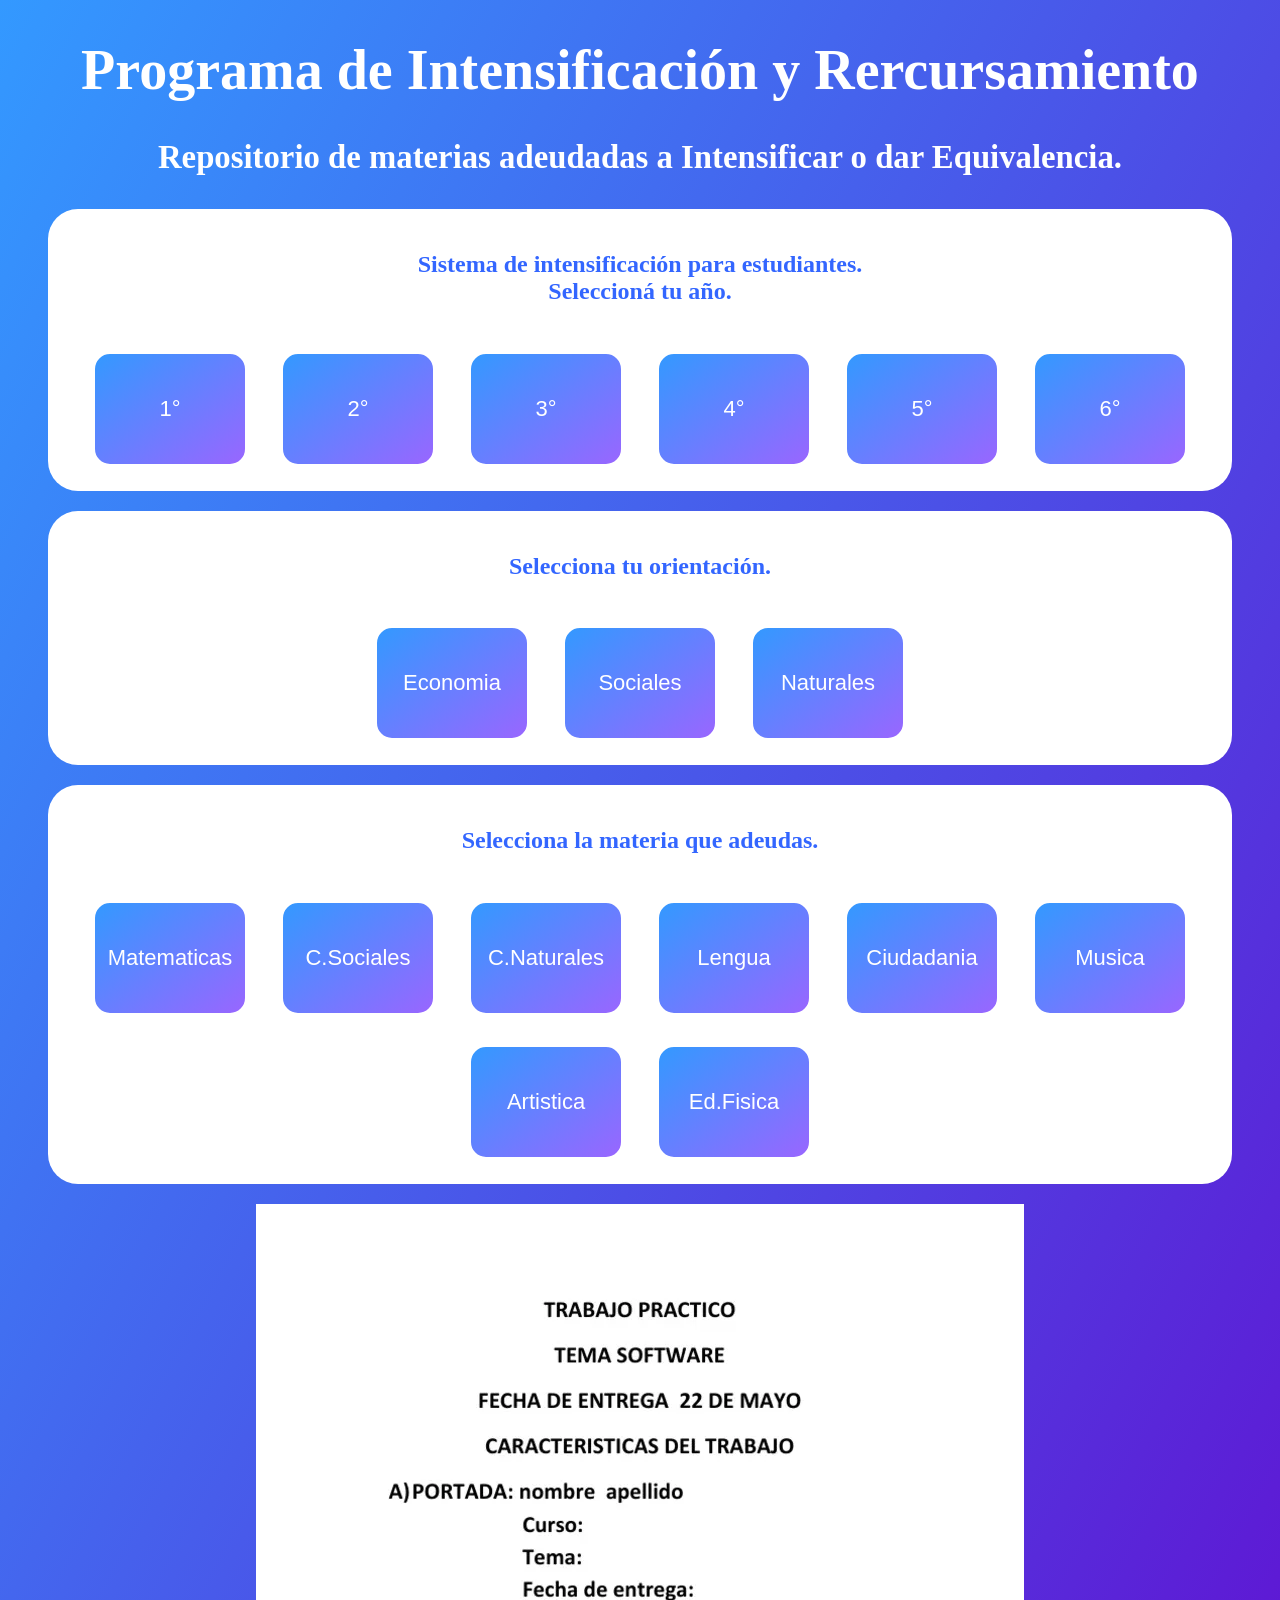
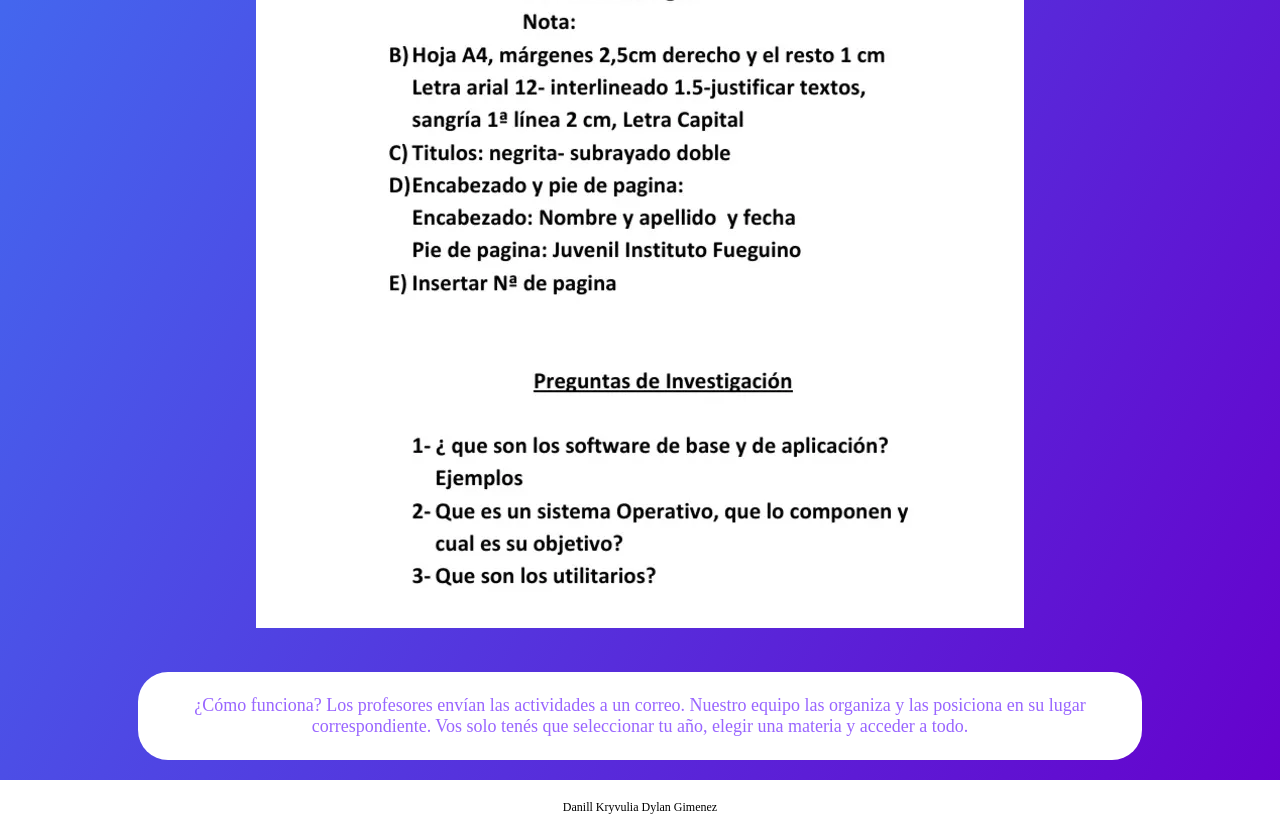
==== main.html @ 1f3cc3e3 "0.0.6 html + Orientation Selector (id "orientation")" ====
<!DOCTYPE html>
<html>
<head>
	<link rel="stylesheet" href="https://fonts.googleapis.com/css?family=Concert+One">
	<link rel="stylesheet" href="https://fonts.googleapis.com/css?family=Coiny">
	<link rel="stylesheet" href="main.css">
	<script src="main.js" defer> </script>
</head>

<body>
	<div class="title">
		<h1> Programa de Intensificación y Rercursamiento</h1>
		<h3 id="subtitle"> Repositorio de materias adeudadas a Intensificar o dar Equivalencia. </h3>
	</div>


	<center>
	
	<div class="container">

		<div class="description"> 
			<h4> Sistema de intensificación para estudiantes. <br>
			Seleccioná tu año.</h4>
		</div>
		
		<div class="button-container">
			<button class="button" onclick="yearSelected(1)"> 1° </button>
			<button class="button" onclick="yearSelected(2)"> 2° </button>
			<button class="button" onclick="yearSelected(3)"> 3° </button>
			<button class="button" onclick="yearSelected(4)"> 4° </button>
			<button class="button" onclick="yearSelected(5)"> 5° </button>
			<button class="button" onlcick="yearSelected(6)"> 6° </button>
		</div>
	</div>
	
	<div class="container" id="orientation">
		<div class="description">
		<h4> Selecciona tu orientación. <h4>
		</div>
	
		<div class="button-conteiner">
			<button class="button" onclick="orientationSelected(1)"> Economia </button>
			<button class="button" onclick="orientationSelected(2)"> Sociales </button>
			<button class="button" onclick="orientationSelected(3)"> Naturales </button>
		</div>
	</div>
	
	
	<div id="subjects" class="container">
		<div class="description">
		<h4> Selecciona la materia que adeudas. </h4>
		</div>
		<div class="button-container">
			<button id="subject-button1" class="button"> Matematicas </button>
			<button id="subject-button2" class="button"> C.Sociales </button>
			<button id="subject-button3" class="button"> C.Naturales </button>
			<button id="subject-button4" class="button"> Lengua </button>
			<button id="subject-button5" class="button"> Ciudadania </button>
			<button id="subject-button6" class="button"> Musica </button>
			<button id="subject-button7" class="button"> Artistica </button>
			<button id="subject-button8" class="button"> Ed.Fisica </button>
		</div>
	</div>
	
	<div class="conteiner" id="image">
		<img src="years\1\math\1.webp"
	</center>

	<div class="guide">
		<p> ¿Cómo funciona?
		Los profesores envían las actividades a un correo. 
		Nuestro equipo las organiza y las posiciona en su lugar correspondiente.
		Vos solo tenés que seleccionar tu año, elegir una materia y acceder a todo. </p>
	</div>

	<div class="credits">
		<p> Danill Kryvulia 
			Dylan Gimenez  </p>
	</div>
	
	
</hody>
</html>
---- main.css ----
:root {
	--light-purple: #9966ff;
	--light-blue: #3399ff;
	--bg-gradient: linear-gradient(to bottom right, #3399ff, #9966ff);
}

html {
	background-image: linear-gradient(to bottom right, #3399ff, #6600cc);
}
.title {
	color: white;
	text-align: center;
	font-size: 28px;
}
.description {
	text-align: center;
	color: #3366ff;
	font-size: 24px;
}

.button {
	transition-duration: 0.4s;
	
	margin:2px;
	background-image: linear-gradient(to bottom right, #3399ff, #9966ff);
	
	color: white;

	width: 180px;
	height: 140px;
	
	text-align: center;
	font-size: 22px;
	
	border-radius: 30px;
	border-width: 15px;
	border-color: white;
	border-style: solid;
}

.button:hover {
	border-width: 0px;
	border-radius: 30px;
}


.container {	
	background-color: white;
	padding: 10px;
	margin-bottom: 20px;
	margin-left: 40px;
	margin-right: 40px;
	border-radius: 30px;
}

.button-container {
	align-items: center;
	justify-content: justify;
}

.guide {
	align-items: center;
	background-color: white;
	padding: 5px;
	padding-left: 20px;
	padding-right: 20px;
	margin-top: 40px;
	margin-left: 130px;
	margin-right: 130px;
	border-radius: 30px;
	
	font-size: 18px;
	text-align: center;
	
	color: #9966ff
}

.credits {
	align-items: center;
	background-color: white;
	padding: 0px;
	padding-left: 20px;
	padding-right: 20px;
	margin-top: 40px;
	
	font-size: 12px;
	
	outline-style: solid;
	outline-width: 20px;
	outline-color: white;
}
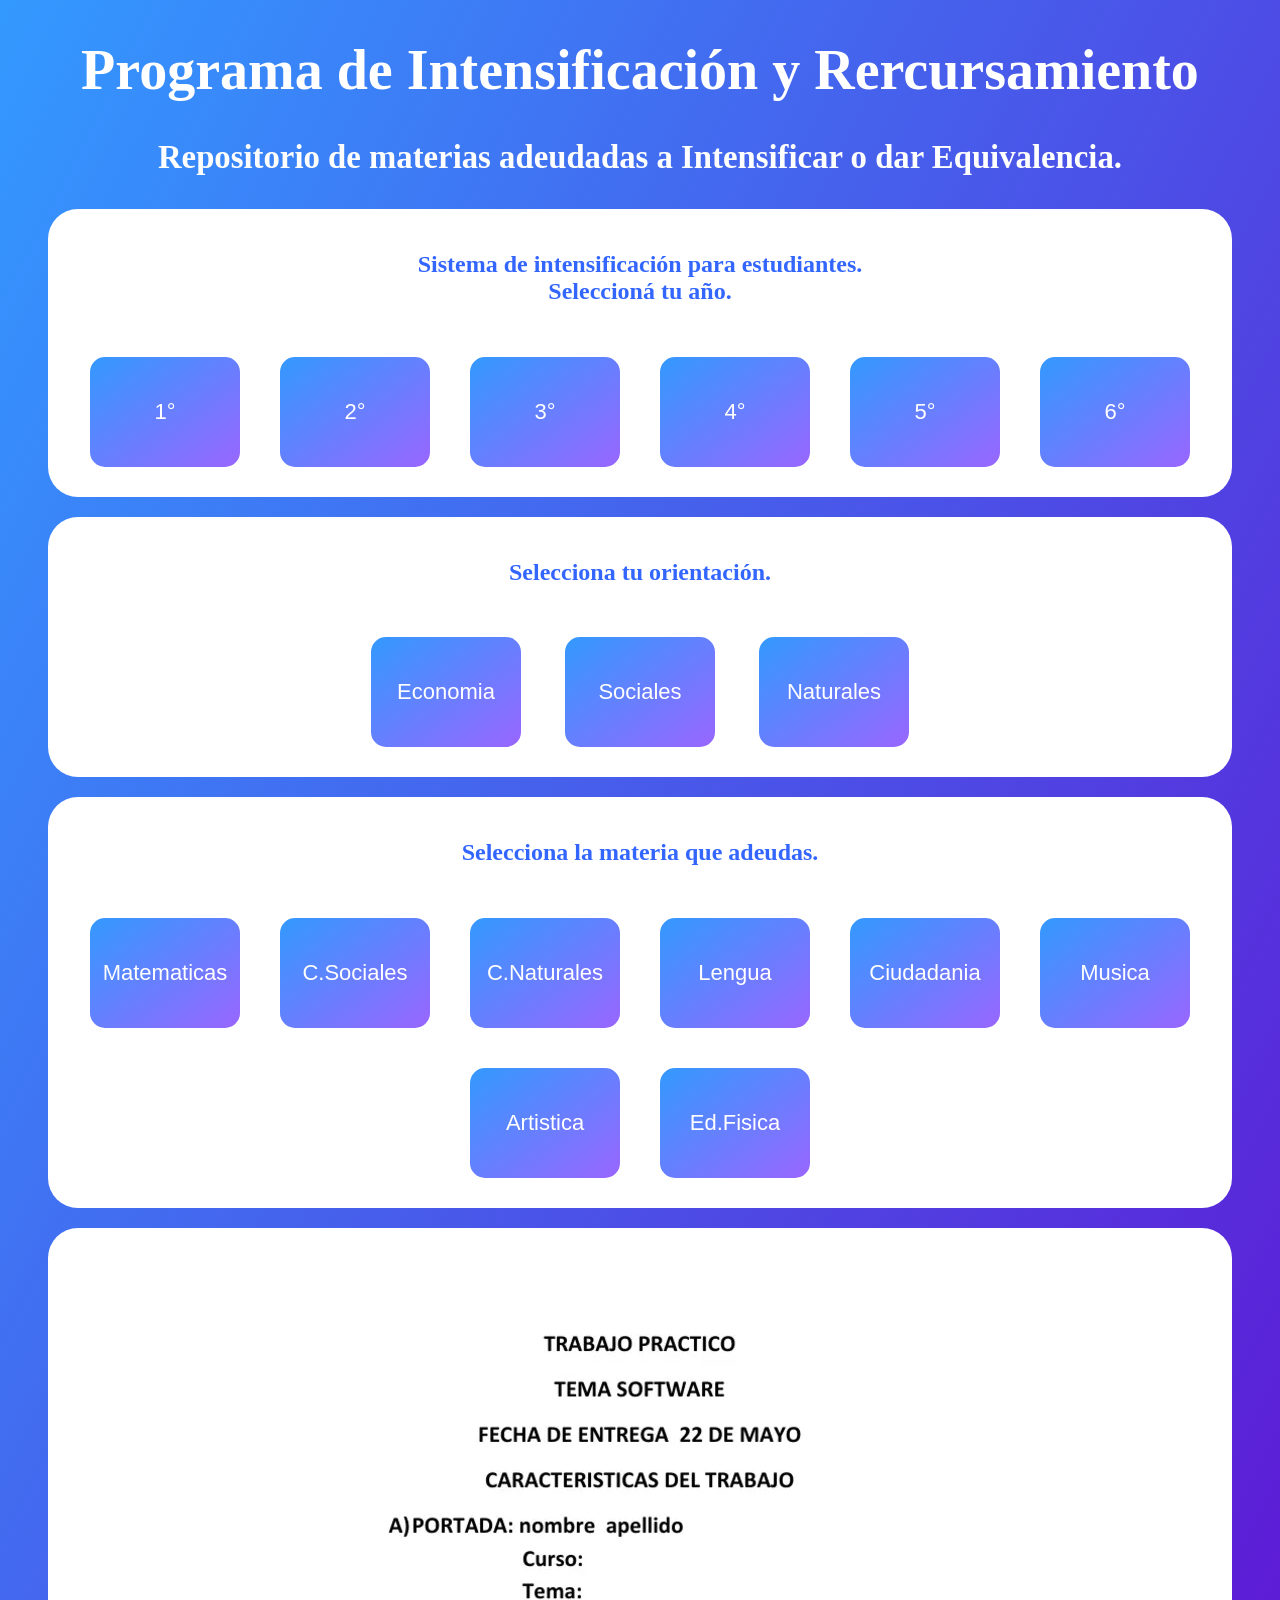
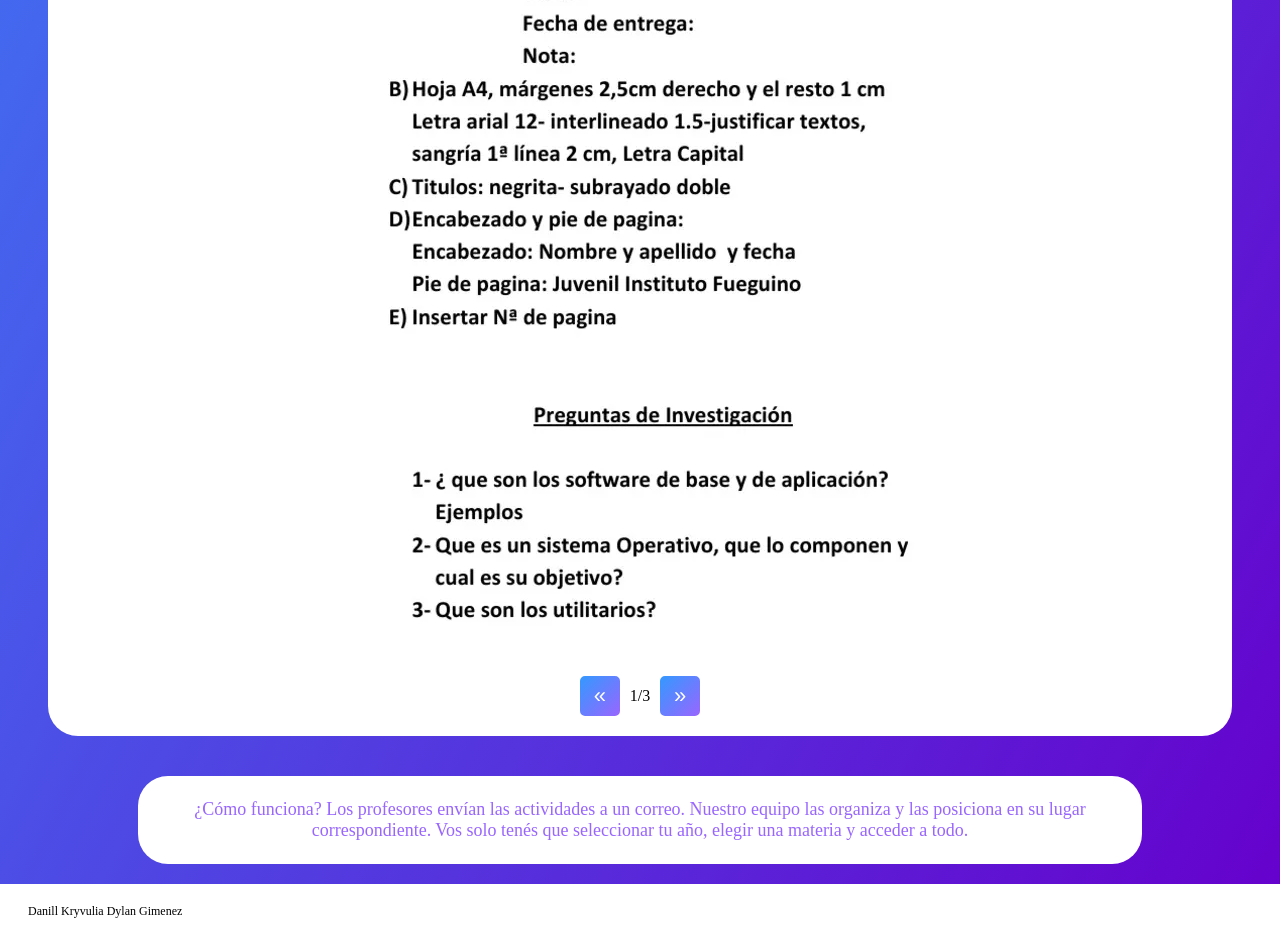
==== commit 27868460: "0.0.6.1html 0.0.6.2css 0.0.3.1js * year button 6° fixed onclick * class "image" renamed to "image-co" ====
--- a/main.html
+++ b/main.html
@@ -29,7 +29,7 @@
 			<button class="button" onclick="yearSelected(3)"> 3° </button>
 			<button class="button" onclick="yearSelected(4)"> 4° </button>
 			<button class="button" onclick="yearSelected(5)"> 5° </button>
-			<button class="button" onlcick="yearSelected(6)"> 6° </button>
+			<button class="button" onclick="yearSelected(6)"> 6° </button>
 		</div>
 	</div>
 	
@@ -62,8 +62,13 @@
 		</div>
 	</div>
 	
-	<div class="conteiner" id="image">
-		<img src="years\1\math\1.webp"
+	<div class="container" id="image-container">
+		<img id="image" src="years\1\math\1.webp"></img>
+		<section class="button-container">
+			<button class="page-button" onclick="changePage(2)"> « </button>
+			<p id="page-number"> 1/3 </p>
+			<button class="page-button" onclick="changePage(1)"> » </button>
+		</section>
 	</center>
 
 	<div class="guide">
--- a/main.css
+++ b/main.css
@@ -7,6 +7,8 @@
 html {
 	background-image: linear-gradient(to bottom right, #3399ff, #6600cc);
 }
+
+
 .title {
 	color: white;
 	text-align: center;
@@ -18,16 +20,18 @@
 	font-size: 24px;
 }
 
-.button {
-	transition-duration: 0.4s;
+.button{
+	transition: all 0.4s ease;
 	
-	margin:2px;
+	margin: 5px;
 	background-image: linear-gradient(to bottom right, #3399ff, #9966ff);
 	
 	color: white;
-
+	
 	width: 180px;
 	height: 140px;
+	
+	white-space: nowrap;
 	
 	text-align: center;
 	font-size: 22px;
@@ -43,6 +47,15 @@
 	border-radius: 30px;
 }
 
+.button:disabled {
+	width: 0px;
+	height: 0px;
+	padding: 0px;
+	margin: 0px;
+	font-size: 0px;
+	border-width: 0px;
+	
+}
 
 .container {	
 	background-color: white;
@@ -54,8 +67,44 @@
 }
 
 .button-container {
+	display: flex;
+	flex-wrap: wrap;
 	align-items: center;
-	justify-content: justify;
+	justify-content: center;
+	
+	transition: all 0.4s ease;
+}
+
+.image {
+	display: normal;
+}
+
+
+.page-button{
+	transition: all 0.4s ease;
+	
+	margin: 5px;
+	background-image: linear-gradient(to bottom right, #3399ff, #9966ff);
+	
+	color: white;
+	
+	width: 50px;
+	height: 50px;
+	
+	white-space: nowrap;
+	
+	text-align: center;
+	font-size: 22px;
+	
+	border-radius: 10px;
+	border-width: 5px;
+	border-color: white;
+	border-style: solid;
+}
+
+.page-button:hover {
+	border-width: 0px;
+	border-radius: 10px;
 }
 
 .guide {
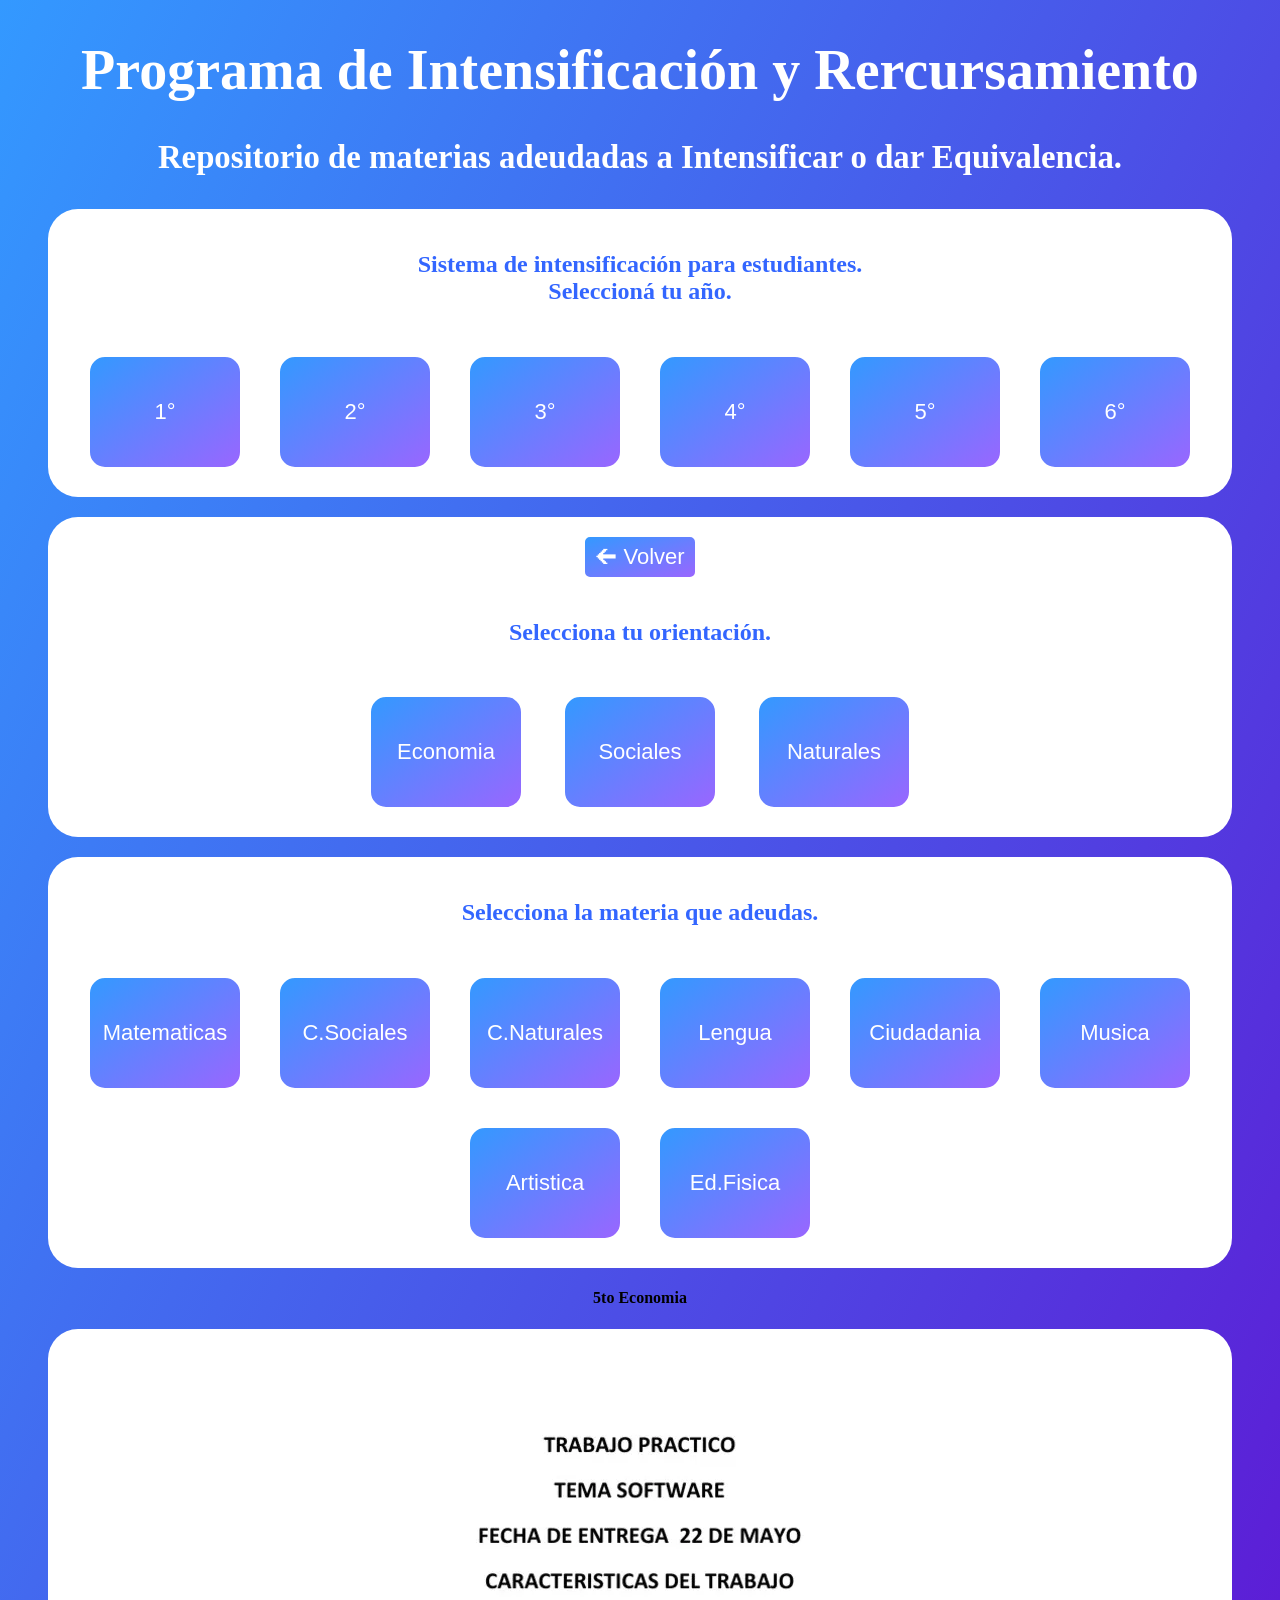
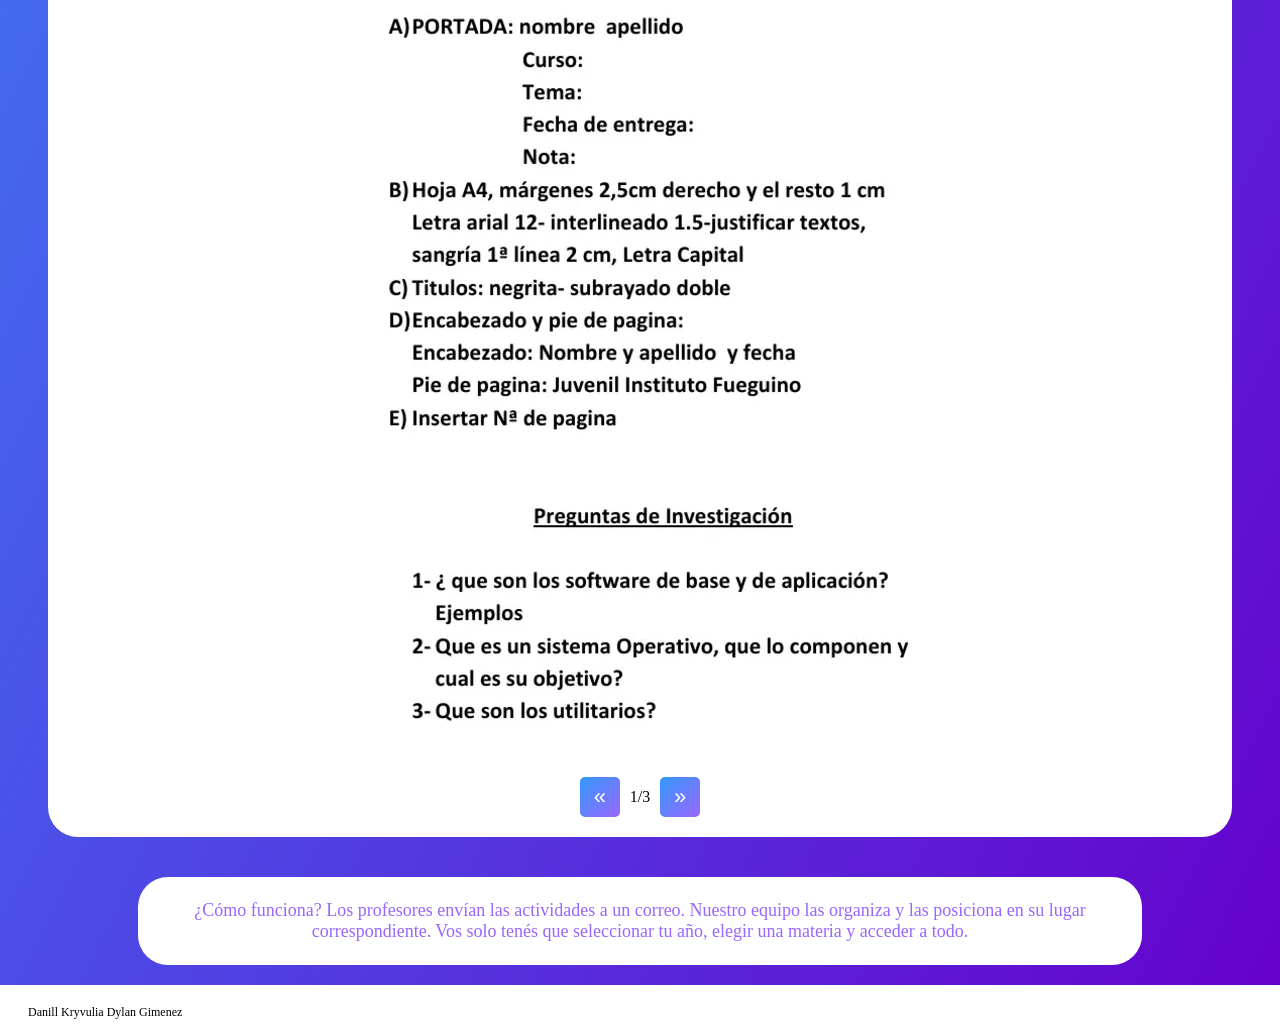
==== commit 26f788f8: "0.0.6.2 html 0.0.6.3 css + Boton de Volver (class "back-button") + Orientation2 prueba  + back-butto" ====
--- a/main.html
+++ b/main.html
@@ -34,6 +34,7 @@
 	</div>
 	
 	<div class="container" id="orientation">
+		<button class="back-button"> 🡨 Volver  </button>
 		<div class="description">
 		<h4> Selecciona tu orientación. <h4>
 		</div>
@@ -62,6 +63,8 @@
 		</div>
 	</div>
 	
+	<div id="orientation2"> <h4> 5to Economia <h4> </div>
+	
 	<div class="container" id="image-container">
 		<img id="image" src="years\1\math\1.webp"></img>
 		<section class="button-container">
--- a/main.css
+++ b/main.css
@@ -137,4 +137,29 @@
 	outline-style: solid;
 	outline-width: 20px;
 	outline-color: white;
-}+}
+.back-button{
+	transition: all 0.4s ease;
+	
+	margin: 5px;
+	background-image: linear-gradient(to bottom right, #3399ff, #9966ff);
+	
+	color: white;
+	
+	width: 120px;
+	height: 50px;
+	
+	white-space: nowrap;
+	
+	text-align: center;
+	font-size: 22px;
+	
+	border-radius: 10px;
+	border-width: 5px;
+	border-color: white;
+	border-style: solid;
+}
+
+.back-button:hover {
+	border-width: 0px;
+	border-radius: 10px;
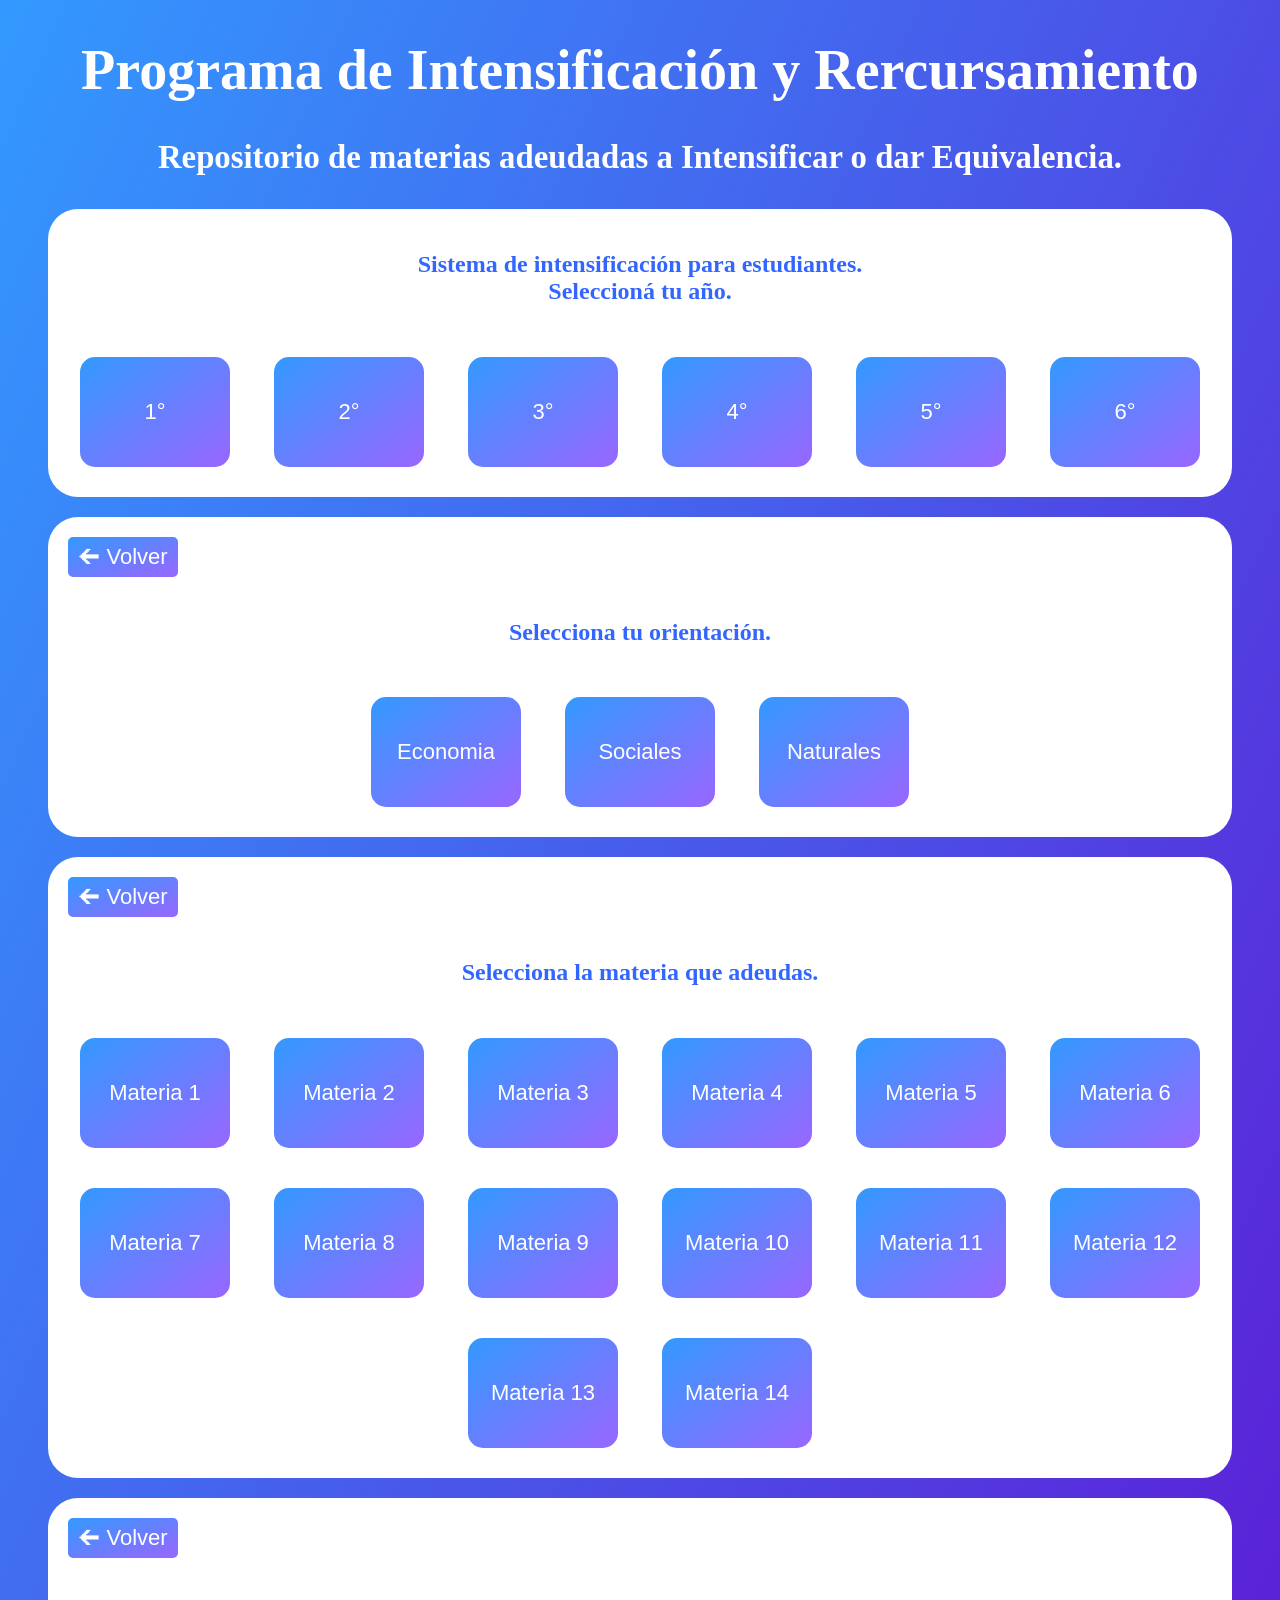
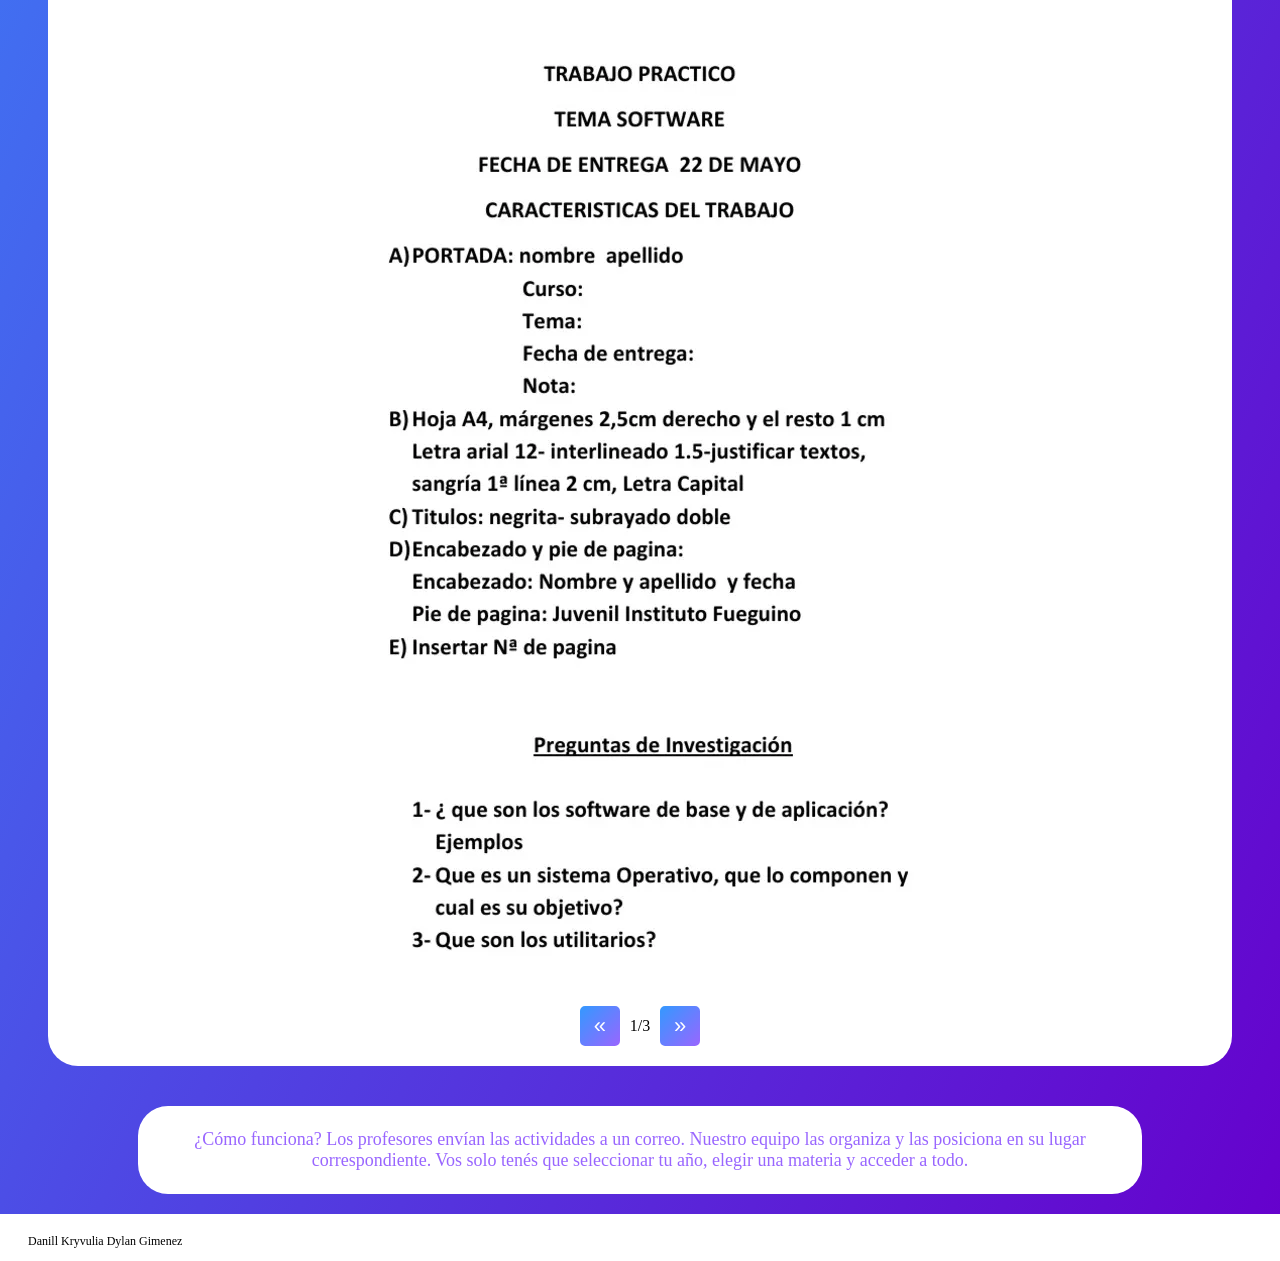
==== commit 9b21178d: "0.0.6.3html * fixed center for years, orientation, subjects and image-container * added back button " ====
--- a/main.html
+++ b/main.html
@@ -14,9 +14,8 @@
 	</div>
 
 
-	<center>
 	
-	<div class="container">
+	<div class="container" id:"years"> 
 
 		<div class="description"> 
 			<h4> Sistema de intensificación para estudiantes. <br>
@@ -24,55 +23,71 @@
 		</div>
 		
 		<div class="button-container">
+		<center>
 			<button class="button" onclick="yearSelected(1)"> 1° </button>
 			<button class="button" onclick="yearSelected(2)"> 2° </button>
 			<button class="button" onclick="yearSelected(3)"> 3° </button>
 			<button class="button" onclick="yearSelected(4)"> 4° </button>
 			<button class="button" onclick="yearSelected(5)"> 5° </button>
 			<button class="button" onclick="yearSelected(6)"> 6° </button>
+		</center>
 		</div>
 	</div>
 	
 	<div class="container" id="orientation">
-		<button class="back-button"> 🡨 Volver  </button>
+		<button class="back-button" onclick="backPressed()"> 🡨 Volver  </button>
 		<div class="description">
 		<h4> Selecciona tu orientación. <h4>
 		</div>
 	
 		<div class="button-conteiner">
+		<center>
 			<button class="button" onclick="orientationSelected(1)"> Economia </button>
 			<button class="button" onclick="orientationSelected(2)"> Sociales </button>
 			<button class="button" onclick="orientationSelected(3)"> Naturales </button>
+		</center>
 		</div>
 	</div>
 	
 	
 	<div id="subjects" class="container">
+		<button class="back-button" onclick="backPressed()"> 🡨 Volver  </button>
 		<div class="description">
 		<h4> Selecciona la materia que adeudas. </h4>
 		</div>
 		<div class="button-container">
-			<button id="subject-button1" class="button"> Matematicas </button>
-			<button id="subject-button2" class="button"> C.Sociales </button>
-			<button id="subject-button3" class="button"> C.Naturales </button>
-			<button id="subject-button4" class="button"> Lengua </button>
-			<button id="subject-button5" class="button"> Ciudadania </button>
-			<button id="subject-button6" class="button"> Musica </button>
-			<button id="subject-button7" class="button"> Artistica </button>
-			<button id="subject-button8" class="button"> Ed.Fisica </button>
+		<center>
+			<button id="subject-button1" class="button" onclick="subjectSelected(1)"> Materia 1 </button>
+			<button id="subject-button2" class="button" onclick="subjectSelected(2)"> Materia 2 </button>
+			<button id="subject-button3" class="button" onclick="subjectSelected(3)"> Materia 3 </button>
+			<button id="subject-button4" class="button" onclick="subjectSelected(4)"> Materia 4 </button>
+			<button id="subject-button5" class="button" onclick="subjectSelected(5)"> Materia 5 </button>
+			<button id="subject-button6" class="button" onclick="subjectSelected(6)"> Materia 6 </button>
+			<button id="subject-button7" class="button" onclick="subjectSelected(7)"> Materia 7 </button>
+			<button id="subject-button8" class="button" onclick="subjectSelected(8)"> Materia 8 </button>
+			<button id="subject-button8" class="button" onclick="subjectSelected(9)"> Materia 9 </button>
+			<button id="subject-button8" class="button" onclick="subjectSelected(10)"> Materia 10 </button>
+			<button id="subject-button8" class="button" onclick="subjectSelected(11)"> Materia 11 </button>
+			<button id="subject-button8" class="button" onclick="subjectSelected(12)"> Materia 12 </button>
+			<button id="subject-button8" class="button" onclick="subjectSelected(13)"> Materia 13 </button>
+			<button id="subject-button8" class="button" onclick="subjectSelected(14)"> Materia 14 </button>
+		</center>
 		</div>
 	</div>
 	
-	<div id="orientation2"> <h4> 5to Economia <h4> </div>
-	
 	<div class="container" id="image-container">
+		<section>
+			<button class="back-button" onclick="backPressed()"> 🡨 Volver  </button>
+		</section>
+		<center>
 		<img id="image" src="years\1\math\1.webp"></img>
 		<section class="button-container">
 			<button class="page-button" onclick="changePage(2)"> « </button>
 			<p id="page-number"> 1/3 </p>
 			<button class="page-button" onclick="changePage(1)"> » </button>
 		</section>
-	</center>
+		</center>
+	</div>
 
 	<div class="guide">
 		<p> ¿Cómo funciona?
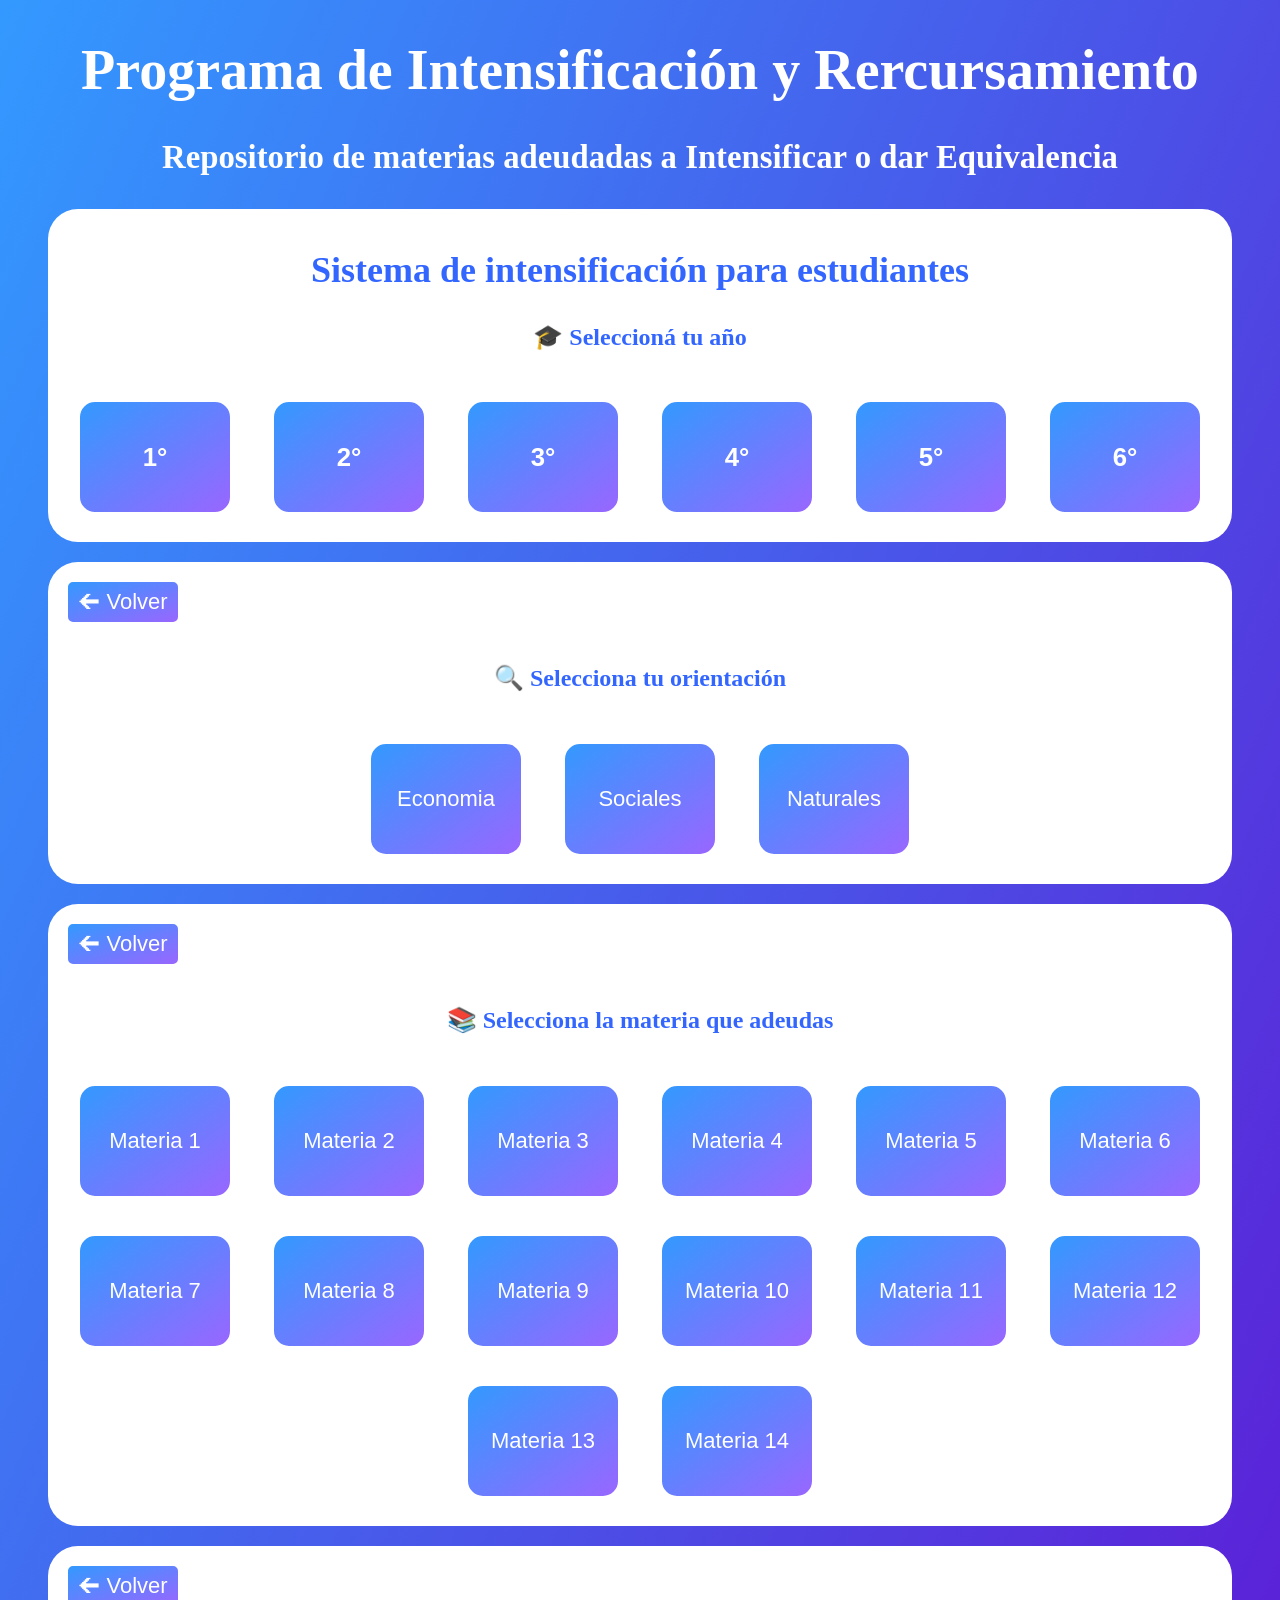
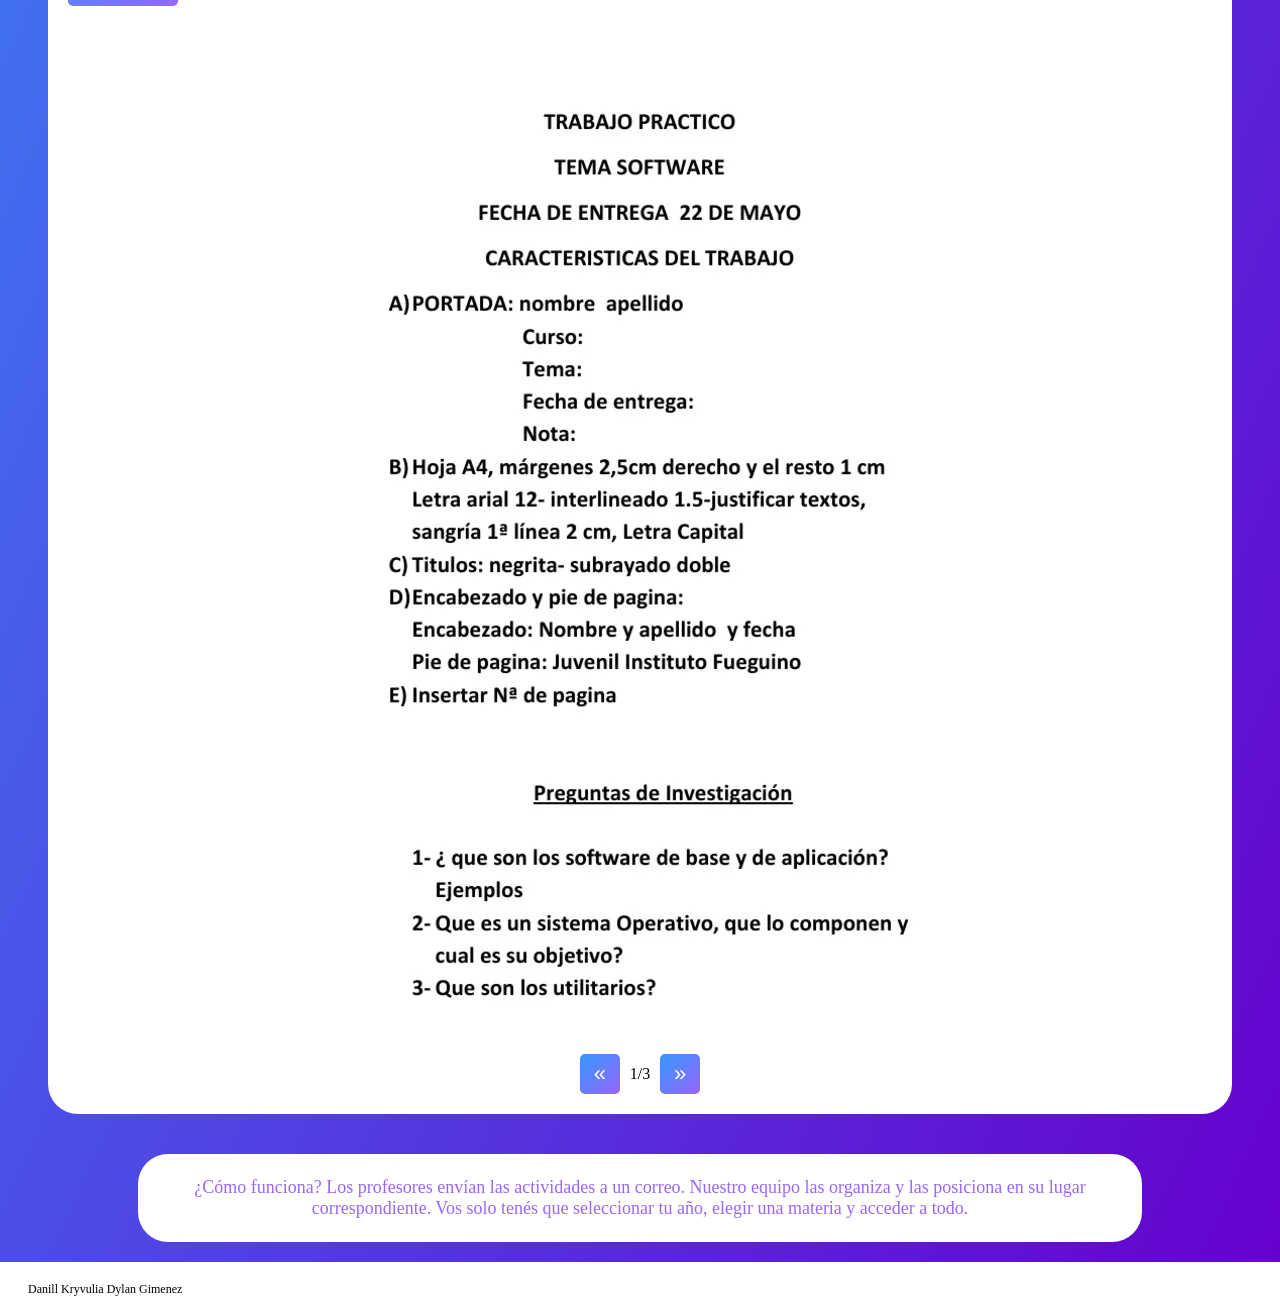
==== commit 5f674706: "0.0.7html 0.0.6.4css * "subtitle" text * years description text * years buttons to heading 3 * orien" ====
--- a/main.html
+++ b/main.html
@@ -8,28 +8,29 @@
 </head>
 
 <body>
+
 	<div class="title">
 		<h1> Programa de Intensificación y Rercursamiento</h1>
-		<h3 id="subtitle"> Repositorio de materias adeudadas a Intensificar o dar Equivalencia. </h3>
+		<h3 id="subtitle"> Repositorio de materias adeudadas a Intensificar o dar Equivalencia </h3>
 	</div>
 
 
 	
-	<div class="container" id:"years"> 
+	<div class="container" id="years"> 
 
 		<div class="description"> 
-			<h4> Sistema de intensificación para estudiantes. <br>
-			Seleccioná tu año.</h4>
+			<h2> Sistema de intensificación para estudiantes </h2>
+			<h4>🎓 Seleccioná tu año</h4>
 		</div>
 		
 		<div class="button-container">
 		<center>
-			<button class="button" onclick="yearSelected(1)"> 1° </button>
-			<button class="button" onclick="yearSelected(2)"> 2° </button>
-			<button class="button" onclick="yearSelected(3)"> 3° </button>
-			<button class="button" onclick="yearSelected(4)"> 4° </button>
-			<button class="button" onclick="yearSelected(5)"> 5° </button>
-			<button class="button" onclick="yearSelected(6)"> 6° </button>
+			<button class="button" onclick="yearSelected(1)"> <h3>1°</h3> </button>
+			<button class="button" onclick="yearSelected(2)"> <h3>2°</h3> </button>
+			<button class="button" onclick="yearSelected(3)"> <h3>3°</h3> </button>
+			<button class="button" onclick="yearSelected(4)"> <h3>4°</h3> </button>
+			<button class="button" onclick="yearSelected(5)"> <h3>5°</h3> </button>
+			<button class="button" onclick="yearSelected(6)"> <h3>6°</h3> </button>
 		</center>
 		</div>
 	</div>
@@ -37,7 +38,7 @@
 	<div class="container" id="orientation">
 		<button class="back-button" onclick="backPressed()"> 🡨 Volver  </button>
 		<div class="description">
-		<h4> Selecciona tu orientación. <h4>
+		<h4> 🔍 Selecciona tu orientación <h4>
 		</div>
 	
 		<div class="button-conteiner">
@@ -53,7 +54,7 @@
 	<div id="subjects" class="container">
 		<button class="back-button" onclick="backPressed()"> 🡨 Volver  </button>
 		<div class="description">
-		<h4> Selecciona la materia que adeudas. </h4>
+		<h4> 📚 Selecciona la materia que adeudas </h4>
 		</div>
 		<div class="button-container">
 		<center>
@@ -65,12 +66,12 @@
 			<button id="subject-button6" class="button" onclick="subjectSelected(6)"> Materia 6 </button>
 			<button id="subject-button7" class="button" onclick="subjectSelected(7)"> Materia 7 </button>
 			<button id="subject-button8" class="button" onclick="subjectSelected(8)"> Materia 8 </button>
-			<button id="subject-button8" class="button" onclick="subjectSelected(9)"> Materia 9 </button>
-			<button id="subject-button8" class="button" onclick="subjectSelected(10)"> Materia 10 </button>
-			<button id="subject-button8" class="button" onclick="subjectSelected(11)"> Materia 11 </button>
-			<button id="subject-button8" class="button" onclick="subjectSelected(12)"> Materia 12 </button>
-			<button id="subject-button8" class="button" onclick="subjectSelected(13)"> Materia 13 </button>
-			<button id="subject-button8" class="button" onclick="subjectSelected(14)"> Materia 14 </button>
+			<button id="subject-button9" class="button" onclick="subjectSelected(9)"> Materia 9 </button>
+			<button id="subject-button10" class="button" onclick="subjectSelected(10)"> Materia 10 </button>
+			<button id="subject-button11" class="button" onclick="subjectSelected(11)"> Materia 11 </button>
+			<button id="subject-button12" class="button" onclick="subjectSelected(12)"> Materia 12 </button>
+			<button id="subject-button13" class="button" onclick="subjectSelected(13)"> Materia 13 </button>
+			<button id="subject-button14" class="button" onclick="subjectSelected(14)"> Materia 14 </button>
 		</center>
 		</div>
 	</div>
@@ -80,7 +81,7 @@
 			<button class="back-button" onclick="backPressed()"> 🡨 Volver  </button>
 		</section>
 		<center>
-		<img id="image" src="years\1\math\1.webp"></img>
+		<img id="image" src="years\10\1\1.png"></img>
 		<section class="button-container">
 			<button class="page-button" onclick="changePage(2)"> « </button>
 			<p id="page-number"> 1/3 </p>
--- a/main.css
+++ b/main.css
@@ -45,16 +45,6 @@
 .button:hover {
 	border-width: 0px;
 	border-radius: 30px;
-}
-
-.button:disabled {
-	width: 0px;
-	height: 0px;
-	padding: 0px;
-	margin: 0px;
-	font-size: 0px;
-	border-width: 0px;
-	
 }
 
 .container {	
@@ -162,4 +152,5 @@
 
 .back-button:hover {
 	border-width: 0px;
-	border-radius: 10px;+	border-radius: 10px;
+}
